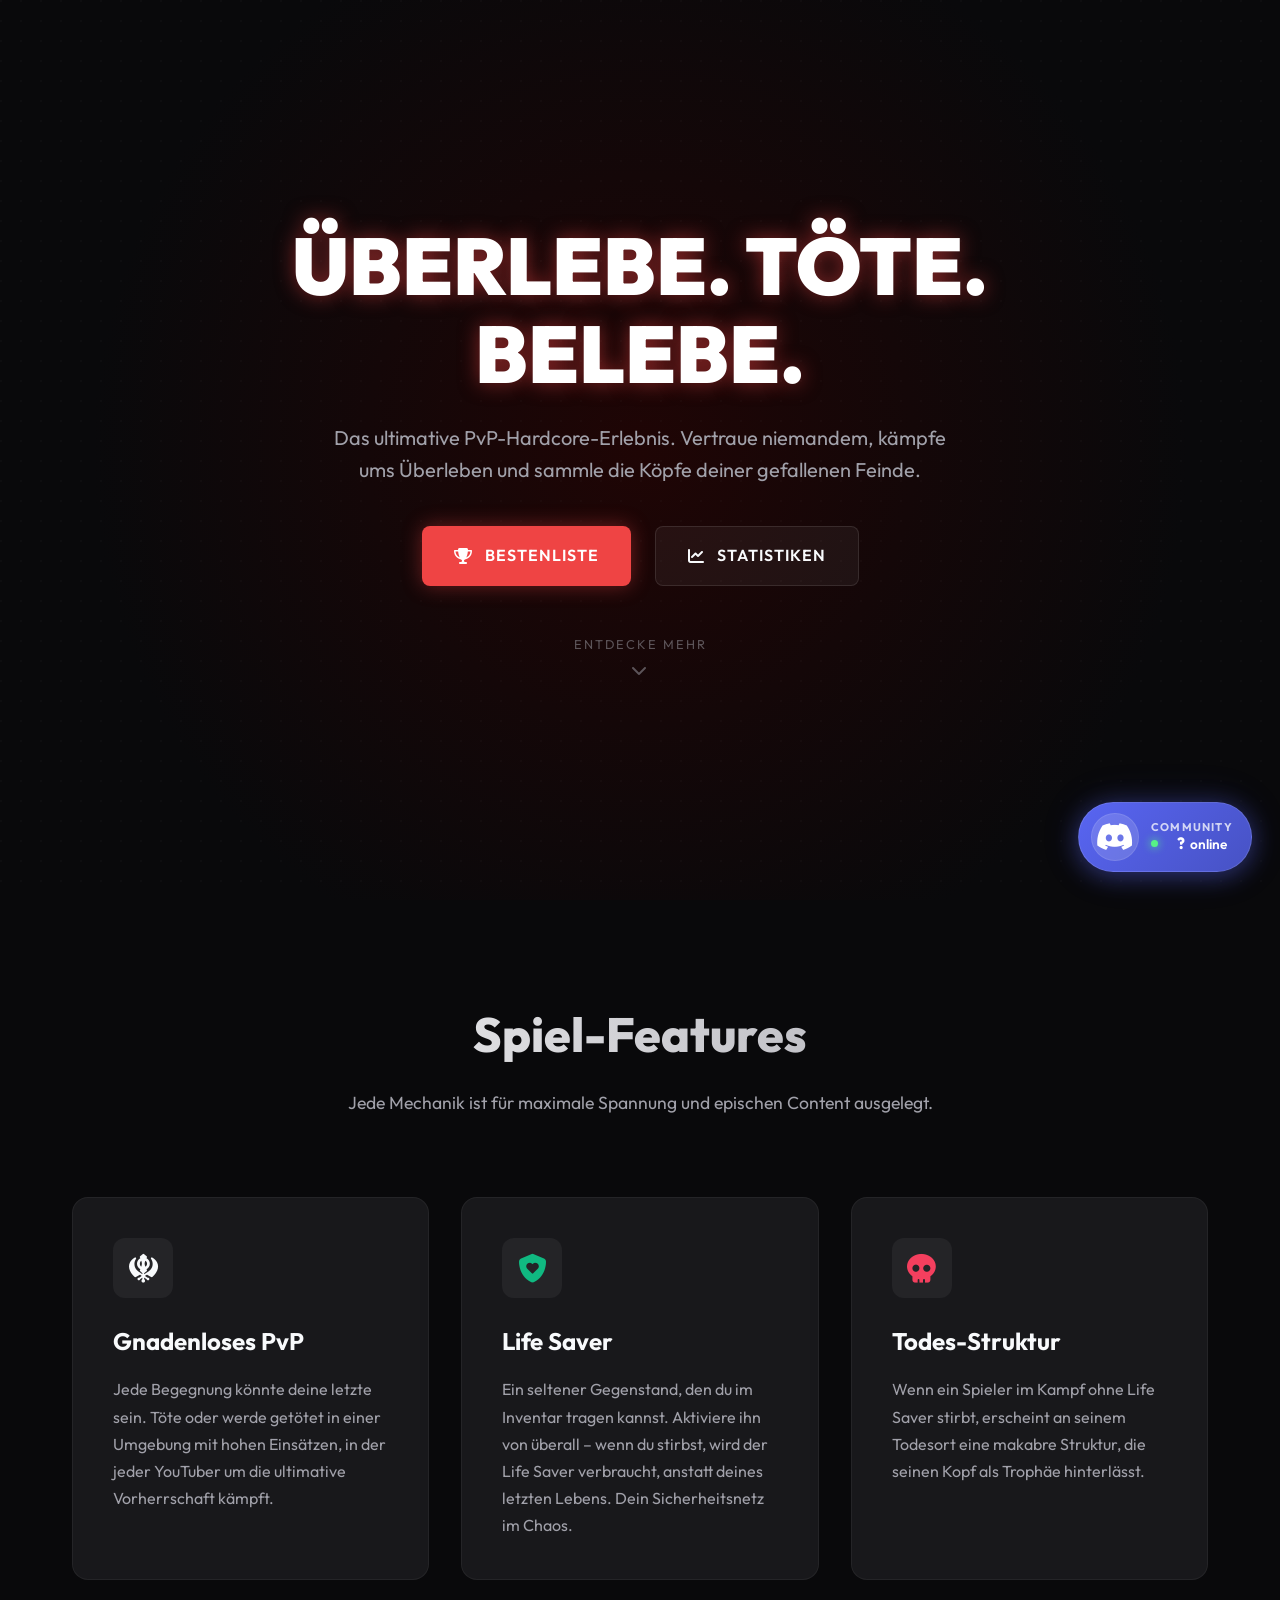
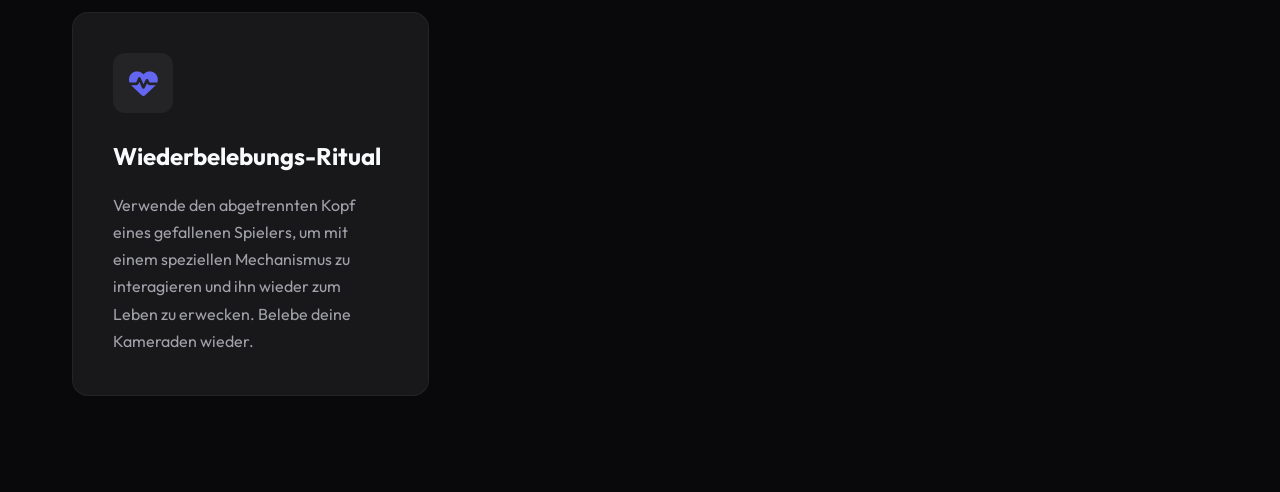
==== web/index.html @ c2de851c "init" ====
<!DOCTYPE html>
<html lang="de">
<head>
    <meta charset="UTF-8">
    <meta name="viewport" content="width=device-width, initial-scale=1.0">
    <title>HardRevival</title>
    <link rel="stylesheet" href="https://cdnjs.cloudflare.com/ajax/libs/font-awesome/6.4.0/css/all.min.css" integrity="sha512-iecdLmaskl7CVkqkXNQ/ZH/XLlvWZOJyj7Yy7tcenmpD1ypASozpmT/E0iPtmFIB46ZmdtAc9eNBvH0H/ZpiBw==" crossorigin="anonymous" referrerpolicy="no-referrer" />
    <link href="https://fonts.googleapis.com/css2?family=Outfit:wght@300;400;600;800;900&display=swap" rel="stylesheet">
    <link rel="stylesheet" href="index.css">
    <link rel="stylesheet" href="/src/menue/index.css">
    <link rel="stylesheet" href="/src/footer/index.css">
</head>
<body>
    <div id="navbar-container"></div>

    <header class="hero">
        <div class="hero-overlay"></div>
        <div class="hero-content">

            <h1 class="glitch" data-text="ÜBERLEBE. TÖTE. BELEBE.">ÜBERLEBE. TÖTE. BELEBE.</h1>
            <p class="hero-subtitle">Das ultimative PvP-Hardcore-Erlebnis. Vertraue niemandem, kämpfe ums Überleben und sammle die Köpfe deiner gefallenen Feinde.</p>
            
            <div class="hero-actions">
                <a href="leaderboard/" class="btn btn-primary"><i class="fa-solid fa-trophy"></i>Bestenliste</a>
                <a href="statistics/" class="btn btn-secondary"><i class="fa-solid fa-chart-line"></i>Statistiken</a>
                
            </div>

            <div class="hero-scroll-hint">
                <span>Entdecke mehr</span>
                <i class="fa-solid fa-chevron-down"></i>
            </div>
        </div>
    </header>

    <section class="features" id="features">
        <div class="section-title">
            <h2>Spiel-Features</h2>
            <p>Jede Mechanik ist für maximale Spannung und epischen Content ausgelegt.</p>
        </div>
        
        <div class="feature-grid">
            <div class="feature-card">
                <div class="feature-icon"><i class="fa-solid fa-khanda"></i></div>
                <h3>Gnadenloses PvP</h3>
                <p>Jede Begegnung könnte deine letzte sein. Töte oder werde getötet in einer Umgebung mit hohen Einsätzen, in der jeder YouTuber um die ultimative Vorherrschaft kämpft.</p>
            </div>
            
            <div class="feature-card">
                <div class="feature-icon"><i class="fa-solid fa-shield-heart" style="color: #10b981;"></i></div>
                <h3>Life Saver</h3>
                <p>Ein seltener Gegenstand, den du im Inventar tragen kannst. Aktiviere ihn von überall – wenn du stirbst, wird der Life Saver verbraucht, anstatt deines letzten Lebens. Dein Sicherheitsnetz im Chaos.</p>
            </div>
            
            <div class="feature-card">
                <div class="feature-icon"><i class="fa-solid fa-skull" style="color: #f43f5e;"></i></div>
                <h3>Todes-Struktur</h3>
                <p>Wenn ein Spieler im Kampf ohne Life Saver stirbt, erscheint an seinem Todesort eine makabre Struktur, die seinen Kopf als Trophäe hinterlässt.</p>
            </div>

            <div class="feature-card">
                <div class="feature-icon"><i class="fa-solid fa-heart-pulse" style="color: #6366f1;"></i></div>
                <h3>Wiederbelebungs-Ritual</h3>
                <p>Verwende den abgetrennten Kopf eines gefallenen Spielers, um mit einem speziellen Mechanismus zu interagieren und ihn wieder zum Leben zu erwecken. Belebe deine Kameraden wieder.</p>
            </div>
        </div>
    </section>

    <a href="/discord/" target="_blank" class="discord-float" id="discordFloat">
        <div class="discord-float-icon">
            <i class="fa-brands fa-discord"></i>
        </div>
        <div class="discord-float-info">
            <span class="discord-float-label">Community</span>
            <span class="discord-float-status">
                <span class="status-dot pulse"></span>
                <span class="online-number" id="onlineCountFloat">0</span>
                <span>online</span>
            </span>
        </div>
    </a>

    <script src="/src/menue/index.js"></script>
    <script src="/src/footer/index.js"></script>
    <script src="index.js"></script>
</body>
</html>
---- web/index.css ----
:root {
    --bg-dark: #09090b;
    --bg-card: #18181b;
    --bg-elevated: #27272a;
    --text-primary: #f8fafc;
    --text-secondary: #a1a1aa;
    --accent-red: #ef4444;
    --accent-red-hover: #dc2626;
    --glow-red: rgba(239, 68, 68, 0.5);
    
    --discord-bg: #5865F2;
    --discord-hover: #4752c4;
    --discord-glow: rgba(88, 101, 242, 0.5);
    --discord-green: #57F287;
    
    --font-outfit: 'Outfit', sans-serif;
}

* {
    margin: 0;
    padding: 0;
    box-sizing: border-box;
}

body {
    font-family: var(--font-outfit);
    background-color: var(--bg-dark);
    color: var(--text-primary);
    line-height: 1.6;
    overflow-x: hidden;
}

::-webkit-scrollbar {
    width: 8px;
}
::-webkit-scrollbar-track {
    background: var(--bg-dark);
}
::-webkit-scrollbar-thumb {
    background: var(--bg-elevated);
    border-radius: 4px;
}

.hero {
    position: relative;
    min-height: 100vh;
    display: flex;
    align-items: center;
    justify-content: center;
    text-align: center;
    background: radial-gradient(circle at center, #1f0505 0%, #09090b 70%);
    overflow: hidden;
}

.hero-overlay {
    position: absolute;
    top: 0;
    left: 0;
    width: 100%;
    height: 100%;
    background: url('data:image/svg+xml;utf8,<svg width="20" height="20" xmlns="http://www.w3.org/2000/svg"><circle cx="1" cy="1" r="1" fill="rgba(255,255,255,0.05)"/></svg>');
    opacity: 0.5;
}

.hero-content {
    position: relative;
    z-index: 10;
    max-width: 800px;
    padding: 0 2rem;
    animation: slideUp 1s ease-out forwards;
}

.glitch {
    font-size: 5rem;
    font-weight: 900;
    text-transform: uppercase;
    position: relative;
    color: white;
    text-shadow: 0 0 20px rgba(239, 68, 68, 0.5);
    margin-bottom: 1.5rem;
    line-height: 1.1;
}

.hero-subtitle {
    font-size: 1.25rem;
    color: var(--text-secondary);
    margin-bottom: 2.5rem;
    font-weight: 400;
    max-width: 650px;
    margin-left: auto;
    margin-right: auto;
}

.hero-actions {
    display: flex;
    gap: 1.5rem;
    justify-content: center;
    flex-wrap: wrap;
}

.btn {
    display: inline-flex;
    align-items: center;
    gap: 0.75rem;
    padding: 1rem 2rem;
    border-radius: 8px;
    font-weight: 600;
    font-size: 1rem;
    text-decoration: none;
    text-transform: uppercase;
    letter-spacing: 1px;
    transition: all 0.3s ease;
}

.btn-primary {
    background: var(--accent-red);
    color: white;
    box-shadow: 0 0 20px rgba(239, 68, 68, 0.4);
}

.btn-primary:hover {
    background: var(--accent-red-hover);
    transform: translateY(-2px);
    box-shadow: 0 10px 25px rgba(239, 68, 68, 0.6);
}

.btn-secondary {
    background: rgba(255, 255, 255, 0.05);
    color: var(--text-primary);
    border: 1px solid rgba(255, 255, 255, 0.1);
}

.btn-secondary:hover {
    background: rgba(255, 255, 255, 0.1);
    transform: translateY(-2px);
}

.btn-patreon {
    background: #FF424D;
    color: white;
    box-shadow: 0 0 20px rgba(255, 66, 77, 0.4);
}

.btn-patreon:hover {
    background: #E63945;
    transform: translateY(-2px);
    box-shadow: 0 10px 25px rgba(255, 66, 77, 0.6);
}

.hero-scroll-hint {
    margin-top: 3rem;
    display: flex;
    flex-direction: column;
    align-items: center;
    gap: 0.5rem;
    color: var(--text-secondary);
    font-size: 0.8rem;
    text-transform: uppercase;
    letter-spacing: 2px;
    opacity: 0.5;
    animation: float-up 2s ease-in-out infinite;
}

.hero-scroll-hint i {
    font-size: 1rem;
}

@keyframes float-up {
    0%, 100% { transform: translateY(0); opacity: 0.5; }
    50% { transform: translateY(8px); opacity: 0.8; }
}

.discord-float {
    position: fixed;
    bottom: 28px;
    right: 28px;
    z-index: 999;
    display: flex;
    align-items: center;
    gap: 12px;
    background: linear-gradient(135deg, #5865F2, #4752c4);
    padding: 10px 18px 10px 12px;
    border-radius: 50px;
    text-decoration: none;
    color: white;
    box-shadow: 0 4px 24px rgba(88, 101, 242, 0.4), 0 0 40px rgba(88, 101, 242, 0.15);
    border: 1px solid rgba(255,255,255,0.12);
    transition: all 0.3s cubic-bezier(0.4, 0, 0.2, 1);
    cursor: pointer;
    backdrop-filter: blur(8px);
}

.discord-float:hover {
    transform: translateY(-4px) scale(1.03);
    box-shadow: 0 8px 40px rgba(88, 101, 242, 0.6), 0 0 60px rgba(88, 101, 242, 0.25);
}

.discord-float:active {
    transform: scale(0.95);
}

.discord-float-icon {
    width: 48px;
    height: 48px;
    background: rgba(255,255,255,0.15);
    border-radius: 50%;
    display: flex;
    align-items: center;
    justify-content: center;
    font-size: 1.9rem;
    flex-shrink: 0;
    border: 1px solid rgba(255,255,255,0.1);
    transition: transform 0.3s ease;
}

.discord-float:hover .discord-float-icon {
    transform: rotate(-8deg) scale(1.08);
}

.discord-float-info {
    display: flex;
    flex-direction: column;
    line-height: 1.2;
}

.discord-float-label {
    font-size: 0.7rem;
    font-weight: 700;
    text-transform: uppercase;
    letter-spacing: 1.2px;
    opacity: 0.75;
}

.discord-float-status {
    display: flex;
    align-items: center;
    gap: 5px;
    font-size: 0.85rem;
    font-weight: 600;
}

.discord-float-status .status-dot {
    width: 7px;
    height: 7px;
    background: var(--discord-green);
    border-radius: 50%;
    flex-shrink: 0;
    box-shadow: 0 0 8px var(--discord-green);
}

.status-dot.pulse {
    animation: pulse-dot 2s ease-in-out infinite;
}

@keyframes pulse-dot {
    0%, 100% { box-shadow: 0 0 8px var(--discord-green); }
    50% { box-shadow: 0 0 16px var(--discord-green), 0 0 30px var(--discord-green); }
}

.discord-float-status .online-number {
    font-size: 1rem;
    font-weight: 800;
    min-width: 2ch;
    text-align: right;
    font-variant-numeric: tabular-nums;
}

.discord-float {
    animation: float-in 0.8s cubic-bezier(0.34, 1.56, 0.64, 1) 0.5s both;
}

@keyframes float-in {
    from { opacity: 0; transform: translateY(40px) scale(0.8); }
    to { opacity: 1; transform: translateY(0) scale(1); }
}

.features {
    padding: 6rem 2rem;
    max-width: 1200px;
    margin: 0 auto;
}

.section-title {
    text-align: center;
    margin-bottom: 5rem;
}

.section-title h2 {
    font-size: 3rem;
    font-weight: 800;
    margin-bottom: 1rem;
    background: linear-gradient(to right, #fff, #a1a1aa);
    -webkit-background-clip: text;
    -webkit-text-fill-color: transparent;
}

.section-title p {
    color: var(--text-secondary);
    font-size: 1.1rem;
}

.feature-grid {
    display: grid;
    grid-template-columns: repeat(auto-fit, minmax(280px, 1fr));
    gap: 2rem;
}

.feature-card {
    background: var(--bg-card);
    border: 1px solid rgba(255, 255, 255, 0.05);
    border-radius: 16px;
    padding: 2.5rem;
    transition: all 0.4s cubic-bezier(0.4, 0, 0.2, 1);
    position: relative;
    overflow: hidden;
}

.feature-card::before {
    content: '';
    position: absolute;
    top: 0; left: 0; width: 100%; height: 100%;
    background: radial-gradient(circle at top right, rgba(239, 68, 68, 0.1), transparent 70%);
    opacity: 0;
    transition: opacity 0.4s ease;
}

.feature-card:hover {
    transform: translateY(-10px);
    border-color: rgba(239, 68, 68, 0.3);
    box-shadow: 0 20px 40px rgba(0, 0, 0, 0.5);
}

.feature-card:hover::before {
    opacity: 1;
}

.feature-icon {
    width: 60px;
    height: 60px;
    background: rgba(255, 255, 255, 0.05);
    border-radius: 12px;
    display: flex;
    align-items: center;
    justify-content: center;
    font-size: 1.8rem;
    color: var(--text-primary);
    margin-bottom: 1.5rem;
    position: relative;
    z-index: 1;
}

.feature-card h3 {
    font-size: 1.5rem;
    font-weight: 700;
    margin-bottom: 1rem;
    position: relative;
    z-index: 1;
}

.feature-card p {
    color: var(--text-secondary);
    position: relative;
    z-index: 1;
    line-height: 1.7;
}

@keyframes slideUp {
    from { opacity: 0; transform: translateY(30px); }
    to { opacity: 1; transform: translateY(0); }
}

@media (max-width: 768px) {
    .glitch { font-size: 3rem; }
    .hero-actions { flex-direction: column; align-items: center; }
    
    .features {
        padding: 3rem 1.2rem;
    }
    .section-title h2 {
        font-size: 2rem;
    }
    .section-title {
        margin-bottom: 3rem;
    }

    .discord-float {
        bottom: 16px;
        right: 16px;
        padding: 8px 14px 8px 10px;
        gap: 10px;
    }
    .discord-float-icon {
        width: 40px;
        height: 40px;
        font-size: 1.5rem;
    }
    .discord-float-label {
        font-size: 0.6rem;
    }
    .discord-float-status {
        font-size: 0.75rem;
    }
    .discord-float-status .online-number {
        font-size: 0.85rem;
    }
}

@media (max-width: 480px) {
    .glitch {
        font-size: 2.2rem;
    }
    .hero-subtitle {
        font-size: 1rem;
    }
    .btn {
        font-size: 0.85rem;
        padding: 0.8rem 1.5rem;
    }
    .hero-content {
        padding: 0 1.2rem;
    }
    .feature-grid {
        grid-template-columns: 1fr;
    }
    .feature-card {
        padding: 1.8rem;
    }
}
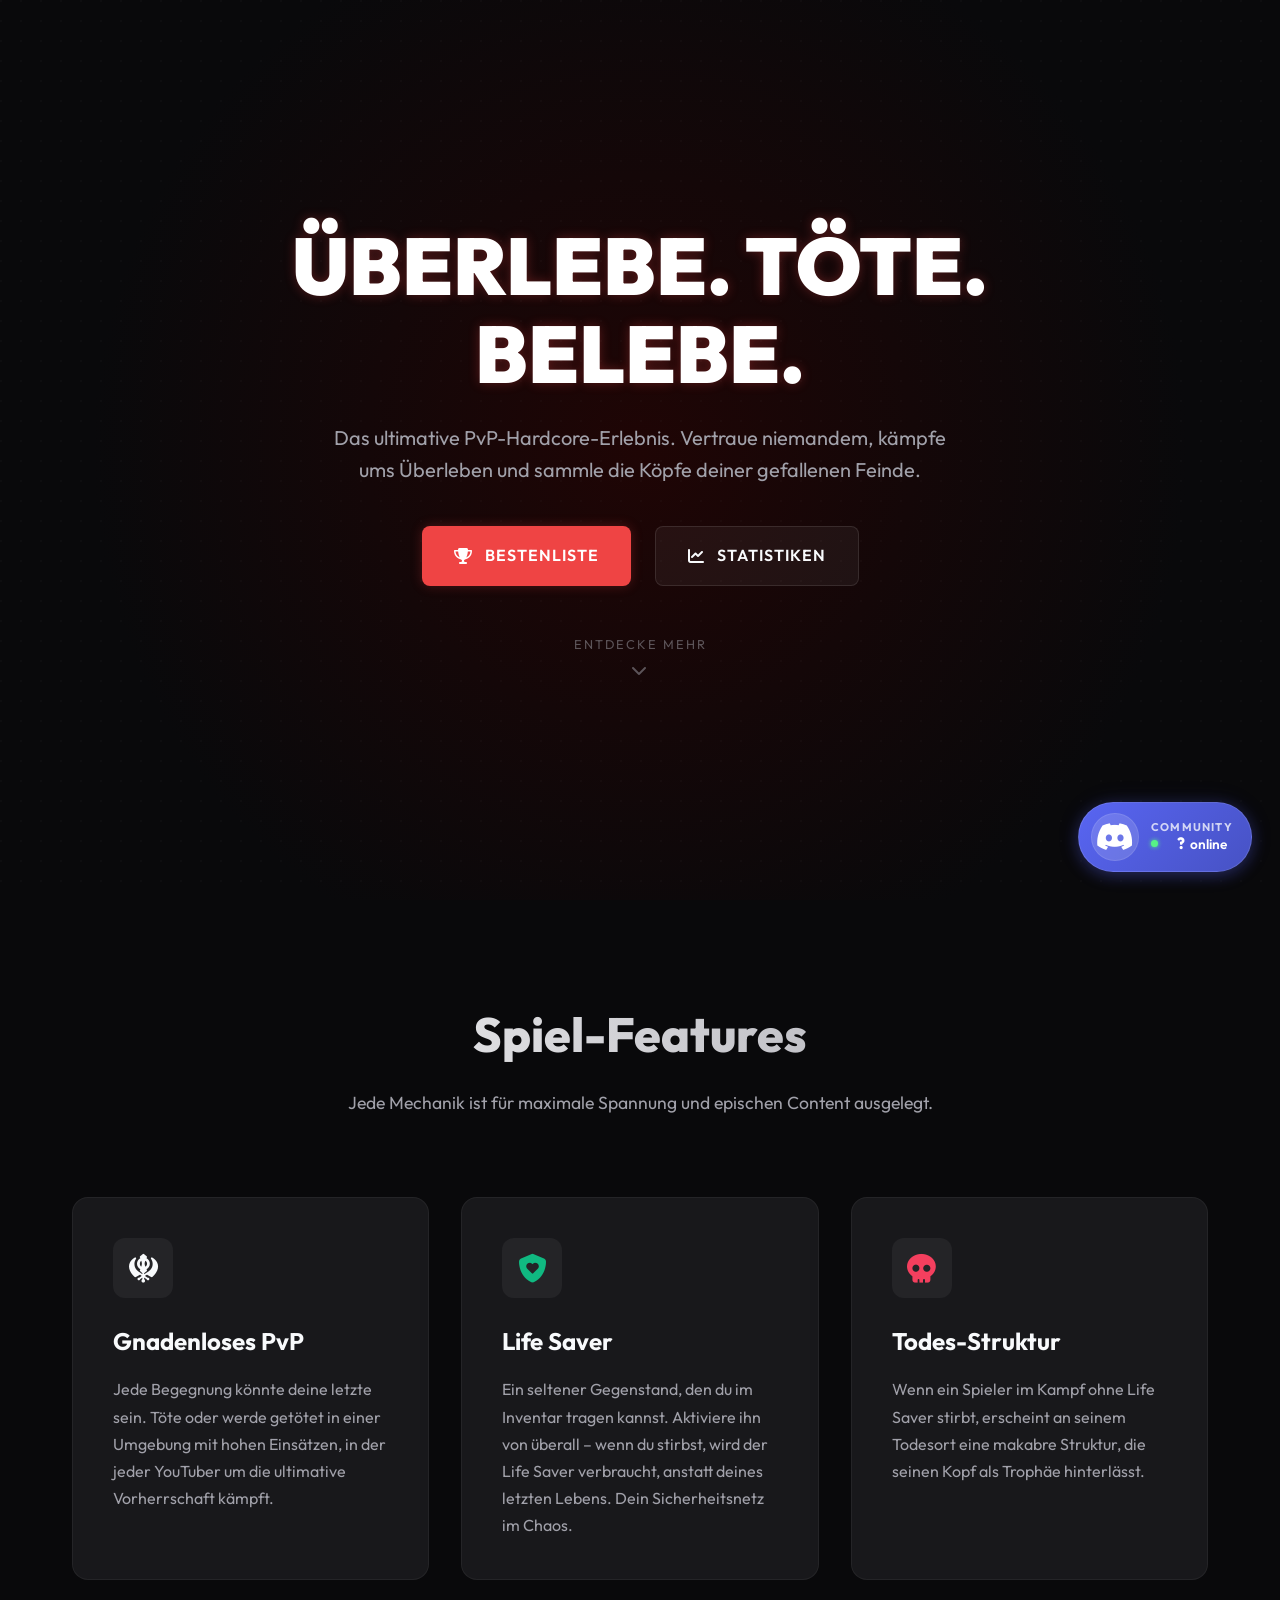
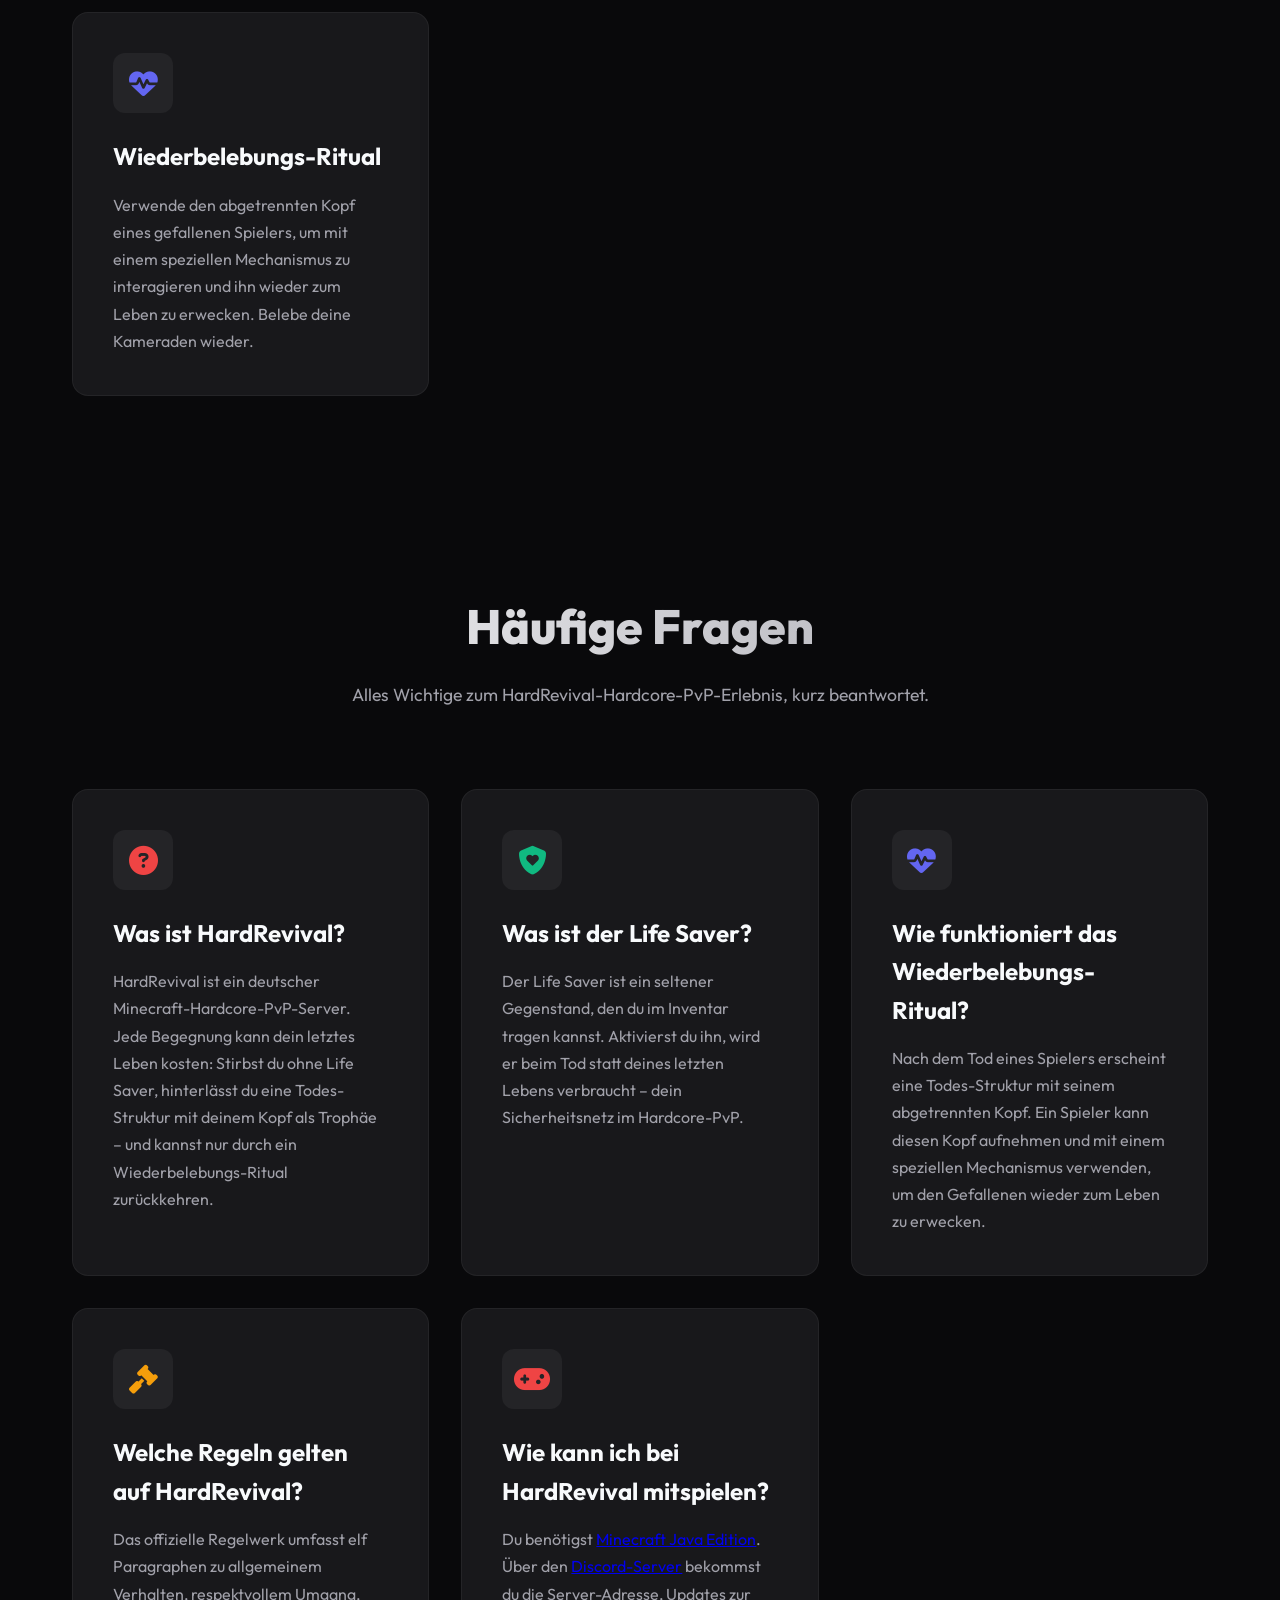
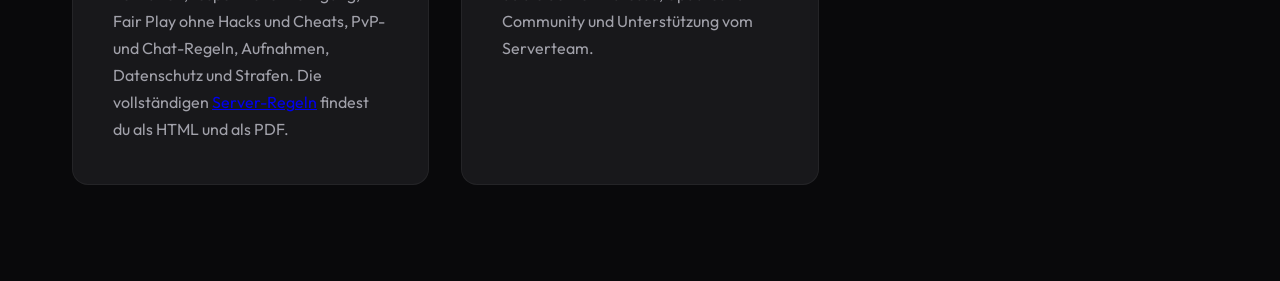
==== commit 75c5fee2: "Refactor code structure for improved readability and maintainability" ====
--- a/web/index.html
+++ b/web/index.html
@@ -3,12 +3,106 @@
 <head>
     <meta charset="UTF-8">
     <meta name="viewport" content="width=device-width, initial-scale=1.0">
-    <title>HardRevival</title>
+    <title>HardRevival – Deutscher Minecraft Hardcore PvP Server</title>
+    <meta name="description" content="HardRevival ist ein deutscher Minecraft-Hardcore-PvP-Server mit permadeath, Life Saver, Todes-Strukturen, Kopf-Trophäen und Wiederbelebungs-Ritual. ÜBERLEBE. TÖTE. BELEBE.">
+    <link rel="canonical" href="https://hardrevival.net" />
+    <meta name="robots" content="index, follow" />
+    <meta property="og:title" content="HardRevival – Deutscher Minecraft Hardcore PvP Server" />
+    <meta property="og:description" content="Hardcore-PvP mit permadeath: Der Life Saver rettet dein letztes Leben, deine Todes-Struktur hinterlässt deinen Kopf als Trophäe – bis dich ein Teammitglied wiederbelebt." />
+    <meta property="og:type" content="website" />
+    <meta property="og:url" content="https://hardrevival.net" />
+    <meta property="og:image" content="https://hardrevival.net/images/og/hardrevival.webp" />
+    <meta property="og:image:width" content="1200" />
+    <meta property="og:image:height" content="630" />
+    <meta property="og:locale" content="de_DE" />
+    <meta property="og:site_name" content="HardRevival" />
+    <meta name="twitter:card" content="summary_large_image" />
+    <meta name="twitter:title" content="HardRevival – Deutscher Minecraft Hardcore PvP Server" />
+    <meta name="twitter:description" content="Hardcore-PvP mit permadeath, Life Saver, Todes-Strukturen und Wiederbelebungs-Ritual. ÜBERLEBE. TÖTE. BELEBE." />
+    <meta name="twitter:image" content="https://hardrevival.net/images/og/hardrevival.webp" />
+    <link rel="preconnect" href="https://cdnjs.cloudflare.com" crossorigin />
+    <link rel="preconnect" href="https://fonts.googleapis.com" />
+    <link rel="preconnect" href="https://fonts.gstatic.com" crossorigin />
+    <link rel="dns-prefetch" href="https://api.hardrevival.net" />
     <link rel="stylesheet" href="https://cdnjs.cloudflare.com/ajax/libs/font-awesome/6.4.0/css/all.min.css" integrity="sha512-iecdLmaskl7CVkqkXNQ/ZH/XLlvWZOJyj7Yy7tcenmpD1ypASozpmT/E0iPtmFIB46ZmdtAc9eNBvH0H/ZpiBw==" crossorigin="anonymous" referrerpolicy="no-referrer" />
     <link href="https://fonts.googleapis.com/css2?family=Outfit:wght@300;400;600;800;900&display=swap" rel="stylesheet">
     <link rel="stylesheet" href="index.css">
     <link rel="stylesheet" href="/src/menue/index.css">
     <link rel="stylesheet" href="/src/footer/index.css">
+    <script type="application/ld+json">
+    {
+      "@context": "https://schema.org",
+      "@graph": [
+        {
+          "@type": "Organization",
+          "@id": "https://hardrevival.net/#organization",
+          "name": "HardRevival",
+          "url": "https://hardrevival.net",
+          "description": "Deutscher Minecraft-Hardcore-PvP-Server mit Life Saver, Todes-Strukturen, Kopf-Trophäen und Wiederbelebungs-Ritual.",
+          "email": "neofoxi@hardrevival.net",
+          "sameAs": [
+            "https://discord.gg/6kzaxms5j",
+            "https://neofoxi.net/github",
+            "https://neofoxi.net/patreon"
+          ]
+        },
+        {
+          "@type": "WebSite",
+          "@id": "https://hardrevival.net/#website",
+          "url": "https://hardrevival.net",
+          "name": "HardRevival",
+          "inLanguage": "de",
+          "publisher": { "@id": "https://hardrevival.net/#organization" },
+          "dateModified": "2026-10-09"
+        },
+        {
+          "@type": "FAQPage",
+          "mainEntity": [
+            {
+              "@type": "Question",
+              "name": "Was ist HardRevival?",
+              "acceptedAnswer": {
+                "@type": "Answer",
+                "text": "HardRevival ist ein deutscher Minecraft-Hardcore-PvP-Server. Jede Begegnung kann dein letztes Leben kosten: Stirbst du ohne Life Saver, hinterlässt du eine Todes-Struktur mit deinem Kopf als Trophäe – und kannst nur durch ein Wiederbelebungs-Ritual zurückkehren."
+              }
+            },
+            {
+              "@type": "Question",
+              "name": "Was ist der Life Saver?",
+              "acceptedAnswer": {
+                "@type": "Answer",
+                "text": "Der Life Saver ist ein seltener Gegenstand, den du im Inventar tragen kannst. Aktivierst du ihn, wird er beim Tod statt deines letzten Lebens verbraucht – dein Sicherheitsnetz im Hardcore-PvP."
+              }
+            },
+            {
+              "@type": "Question",
+              "name": "Wie funktioniert das Wiederbelebungs-Ritual?",
+              "acceptedAnswer": {
+                "@type": "Answer",
+                "text": "Nach dem Tod eines Spielers erscheint eine Todes-Struktur mit seinem abgetrennten Kopf. Ein Spieler kann diesen Kopf aufnehmen und mit einem speziellen Mechanismus verwenden, um den Gefallenen wieder zum Leben zu erwecken."
+              }
+            },
+            {
+              "@type": "Question",
+              "name": "Welche Regeln gelten auf HardRevival?",
+              "acceptedAnswer": {
+                "@type": "Answer",
+                "text": "Das offizielle Regelwerk umfasst elf Paragraphen zu allgemeinem Verhalten, respektvollem Umgang, Fair Play ohne Hacks und Cheats, PvP- und Chat-Regeln, Aufnahmen, Datenschutz und Strafen. Die vollständigen Regeln findest du unter hardrevival.net/rules – als HTML und als PDF."
+              }
+            },
+            {
+              "@type": "Question",
+              "name": "Wie kann ich bei HardRevival mitspielen?",
+              "acceptedAnswer": {
+                "@type": "Answer",
+                "text": "Du benötigst Minecraft Java Edition (minecraft.net). Über den Discord-Server auf hardrevival.net/discord bekommst du die Server-Adresse, Updates zur Community und Unterstützung vom Serverteam."
+              }
+            }
+          ]
+        }
+      ]
+    }
+    </script>
 </head>
 <body>
     <div id="navbar-container"></div>
@@ -66,6 +160,45 @@
         </div>
     </section>
 
+    <section class="features" id="faq">
+        <div class="section-title">
+            <h2>Häufige Fragen</h2>
+            <p>Alles Wichtige zum HardRevival-Hardcore-PvP-Erlebnis, kurz beantwortet.</p>
+        </div>
+
+        <div class="feature-grid">
+            <div class="feature-card">
+                <div class="feature-icon"><i class="fa-solid fa-circle-question" style="color: #ef4444;"></i></div>
+                <h3>Was ist HardRevival?</h3>
+                <p>HardRevival ist ein deutscher Minecraft-Hardcore-PvP-Server. Jede Begegnung kann dein letztes Leben kosten: Stirbst du ohne Life Saver, hinterlässt du eine Todes-Struktur mit deinem Kopf als Trophäe – und kannst nur durch ein Wiederbelebungs-Ritual zurückkehren.</p>
+            </div>
+
+            <div class="feature-card">
+                <div class="feature-icon"><i class="fa-solid fa-shield-heart" style="color: #10b981;"></i></div>
+                <h3>Was ist der Life Saver?</h3>
+                <p>Der Life Saver ist ein seltener Gegenstand, den du im Inventar tragen kannst. Aktivierst du ihn, wird er beim Tod statt deines letzten Lebens verbraucht – dein Sicherheitsnetz im Hardcore-PvP.</p>
+            </div>
+
+            <div class="feature-card">
+                <div class="feature-icon"><i class="fa-solid fa-heart-pulse" style="color: #6366f1;"></i></div>
+                <h3>Wie funktioniert das Wiederbelebungs-Ritual?</h3>
+                <p>Nach dem Tod eines Spielers erscheint eine Todes-Struktur mit seinem abgetrennten Kopf. Ein Spieler kann diesen Kopf aufnehmen und mit einem speziellen Mechanismus verwenden, um den Gefallenen wieder zum Leben zu erwecken.</p>
+            </div>
+
+            <div class="feature-card">
+                <div class="feature-icon"><i class="fa-solid fa-gavel" style="color: #f59e0b;"></i></div>
+                <h3>Welche Regeln gelten auf HardRevival?</h3>
+                <p>Das offizielle Regelwerk umfasst elf Paragraphen zu allgemeinem Verhalten, respektvollem Umgang, Fair Play ohne Hacks und Cheats, PvP- und Chat-Regeln, Aufnahmen, Datenschutz und Strafen. Die vollständigen <a href="/rules/">Server-Regeln</a> findest du als HTML und als PDF.</p>
+            </div>
+
+            <div class="feature-card">
+                <div class="feature-icon"><i class="fa-solid fa-gamepad" style="color: #ef4444;"></i></div>
+                <h3>Wie kann ich bei HardRevival mitspielen?</h3>
+                <p>Du benötigst <a href="https://www.minecraft.net" target="_blank" rel="noopener">Minecraft Java Edition</a>. Über den <a href="/discord/">Discord-Server</a> bekommst du die Server-Adresse, Updates zur Community und Unterstützung vom Serverteam.</p>
+            </div>
+        </div>
+    </section>
+
     <a href="/discord/" target="_blank" class="discord-float" id="discordFloat">
         <div class="discord-float-icon">
             <i class="fa-brands fa-discord"></i>
--- a/web/index.css
+++ b/web/index.css
@@ -76,7 +76,7 @@
     text-transform: uppercase;
     position: relative;
     color: white;
-    text-shadow: 0 0 20px rgba(239, 68, 68, 0.5);
+    text-shadow: 0 0 12px rgba(239, 68, 68, 0.3);
     margin-bottom: 1.5rem;
     line-height: 1.1;
 }
@@ -115,13 +115,13 @@
 .btn-primary {
     background: var(--accent-red);
     color: white;
-    box-shadow: 0 0 20px rgba(239, 68, 68, 0.4);
+    box-shadow: 0 0 12px rgba(239, 68, 68, 0.25);
 }
 
 .btn-primary:hover {
     background: var(--accent-red-hover);
-    transform: translateY(-2px);
-    box-shadow: 0 10px 25px rgba(239, 68, 68, 0.6);
+    transform: translateY(-1px);
+    box-shadow: 0 6px 16px rgba(239, 68, 68, 0.4);
 }
 
 .btn-secondary {
@@ -132,19 +132,19 @@
 
 .btn-secondary:hover {
     background: rgba(255, 255, 255, 0.1);
-    transform: translateY(-2px);
+    transform: translateY(-1px);
 }
 
 .btn-patreon {
     background: #FF424D;
     color: white;
-    box-shadow: 0 0 20px rgba(255, 66, 77, 0.4);
+    box-shadow: 0 0 12px rgba(255, 66, 77, 0.25);
 }
 
 .btn-patreon:hover {
     background: #E63945;
-    transform: translateY(-2px);
-    box-shadow: 0 10px 25px rgba(255, 66, 77, 0.6);
+    transform: translateY(-1px);
+    box-shadow: 0 6px 16px rgba(255, 66, 77, 0.4);
 }
 
 .hero-scroll-hint {
@@ -158,16 +158,10 @@
     text-transform: uppercase;
     letter-spacing: 2px;
     opacity: 0.5;
-    animation: float-up 2s ease-in-out infinite;
 }
 
 .hero-scroll-hint i {
     font-size: 1rem;
-}
-
-@keyframes float-up {
-    0%, 100% { transform: translateY(0); opacity: 0.5; }
-    50% { transform: translateY(8px); opacity: 0.8; }
 }
 
 .discord-float {
@@ -183,20 +177,20 @@
     border-radius: 50px;
     text-decoration: none;
     color: white;
-    box-shadow: 0 4px 24px rgba(88, 101, 242, 0.4), 0 0 40px rgba(88, 101, 242, 0.15);
+    box-shadow: 0 4px 16px rgba(88, 101, 242, 0.3), 0 0 24px rgba(88, 101, 242, 0.1);
     border: 1px solid rgba(255,255,255,0.12);
     transition: all 0.3s cubic-bezier(0.4, 0, 0.2, 1);
     cursor: pointer;
-    backdrop-filter: blur(8px);
+    backdrop-filter: blur(4px);
 }
 
 .discord-float:hover {
-    transform: translateY(-4px) scale(1.03);
-    box-shadow: 0 8px 40px rgba(88, 101, 242, 0.6), 0 0 60px rgba(88, 101, 242, 0.25);
+    transform: translateY(-1px) scale(1.01);
+    box-shadow: 0 6px 24px rgba(88, 101, 242, 0.4), 0 0 36px rgba(88, 101, 242, 0.18);
 }
 
 .discord-float:active {
-    transform: scale(0.95);
+    transform: scale(0.98);
 }
 
 .discord-float-icon {
@@ -214,7 +208,7 @@
 }
 
 .discord-float:hover .discord-float-icon {
-    transform: rotate(-8deg) scale(1.08);
+    transform: rotate(-4deg) scale(1.03);
 }
 
 .discord-float-info {
@@ -245,16 +239,7 @@
     background: var(--discord-green);
     border-radius: 50%;
     flex-shrink: 0;
-    box-shadow: 0 0 8px var(--discord-green);
-}
-
-.status-dot.pulse {
-    animation: pulse-dot 2s ease-in-out infinite;
-}
-
-@keyframes pulse-dot {
-    0%, 100% { box-shadow: 0 0 8px var(--discord-green); }
-    50% { box-shadow: 0 0 16px var(--discord-green), 0 0 30px var(--discord-green); }
+    box-shadow: 0 0 4px var(--discord-green);
 }
 
 .discord-float-status .online-number {
@@ -270,7 +255,7 @@
 }
 
 @keyframes float-in {
-    from { opacity: 0; transform: translateY(40px) scale(0.8); }
+    from { opacity: 0; transform: translateY(20px) scale(0.9); }
     to { opacity: 1; transform: translateY(0) scale(1); }
 }
 
@@ -315,23 +300,10 @@
     overflow: hidden;
 }
 
-.feature-card::before {
-    content: '';
-    position: absolute;
-    top: 0; left: 0; width: 100%; height: 100%;
-    background: radial-gradient(circle at top right, rgba(239, 68, 68, 0.1), transparent 70%);
-    opacity: 0;
-    transition: opacity 0.4s ease;
-}
-
 .feature-card:hover {
-    transform: translateY(-10px);
-    border-color: rgba(239, 68, 68, 0.3);
-    box-shadow: 0 20px 40px rgba(0, 0, 0, 0.5);
-}
-
-.feature-card:hover::before {
-    opacity: 1;
+    transform: translateY(-4px);
+    border-color: rgba(239, 68, 68, 0.2);
+    box-shadow: 0 10px 22px rgba(0, 0, 0, 0.35);
 }
 
 .feature-icon {
@@ -365,7 +337,7 @@
 }
 
 @keyframes slideUp {
-    from { opacity: 0; transform: translateY(30px); }
+    from { opacity: 0; transform: translateY(16px); }
     to { opacity: 1; transform: translateY(0); }
 }
 
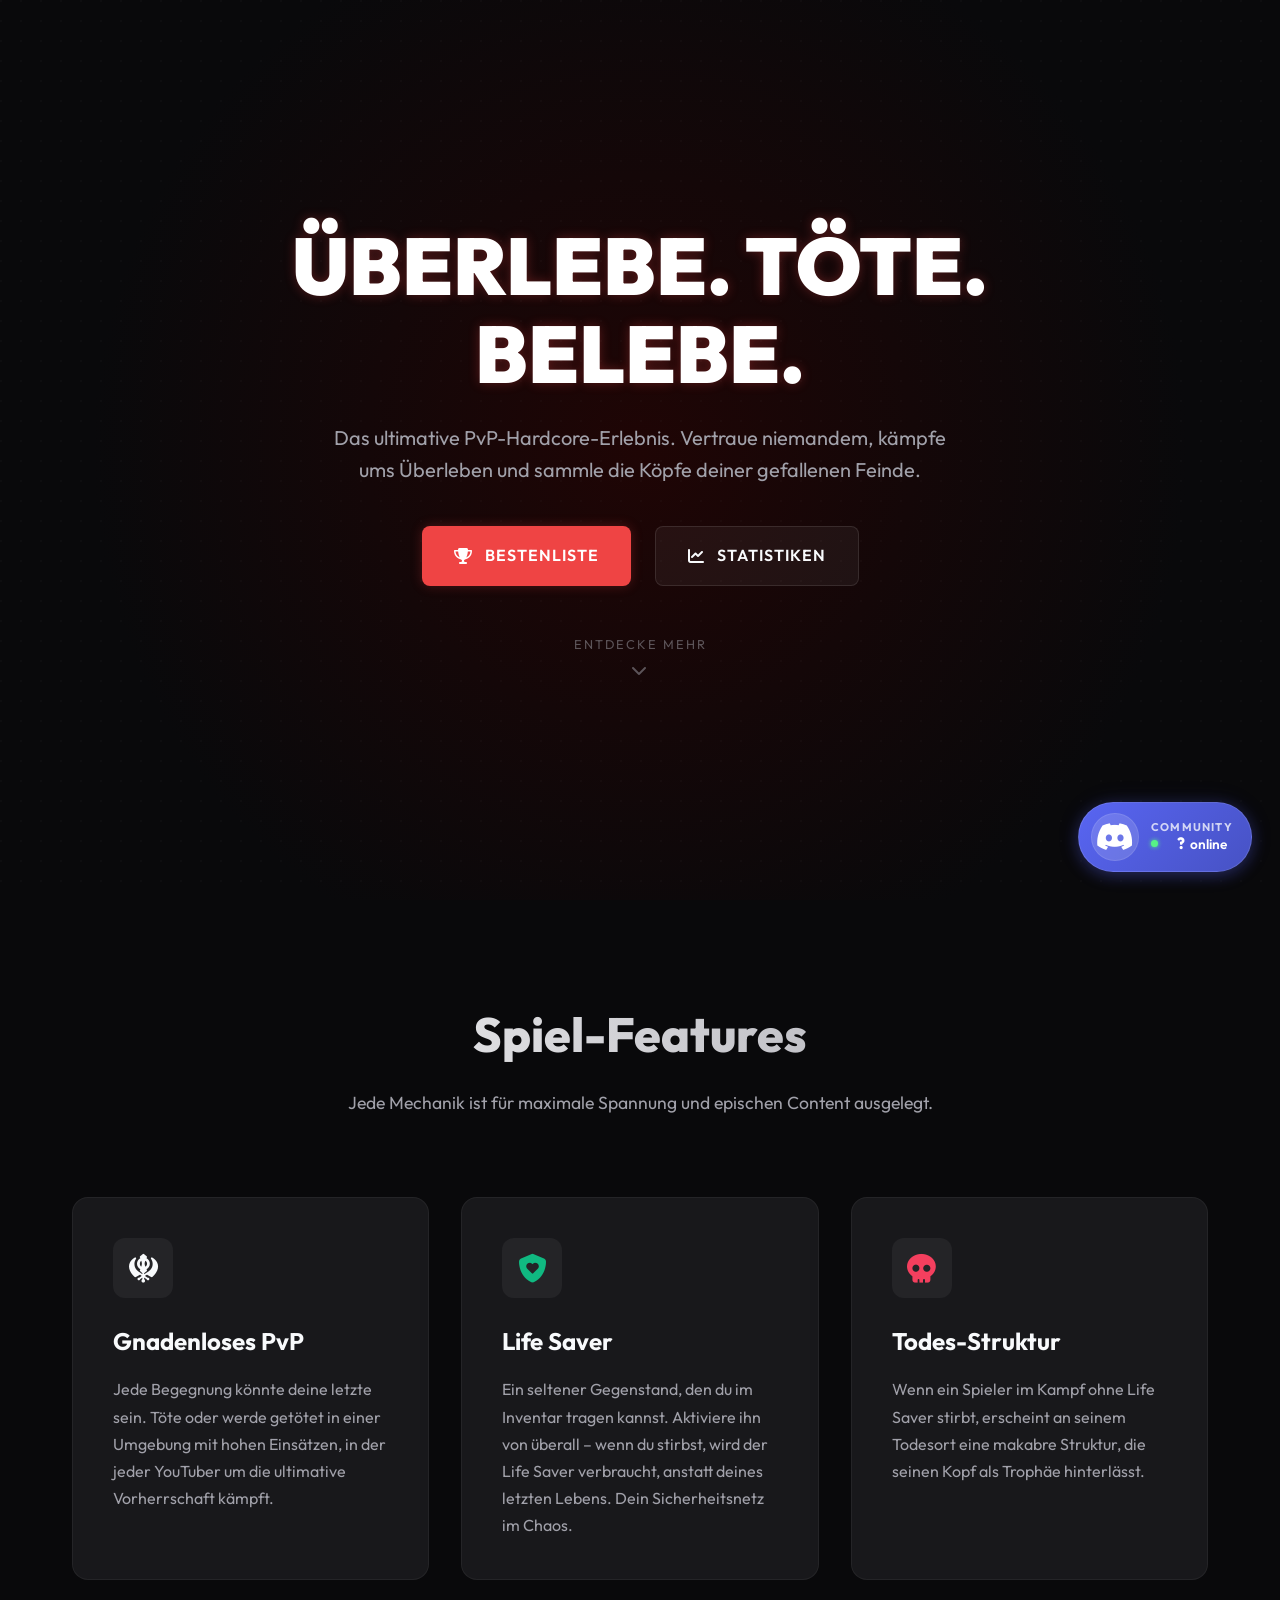
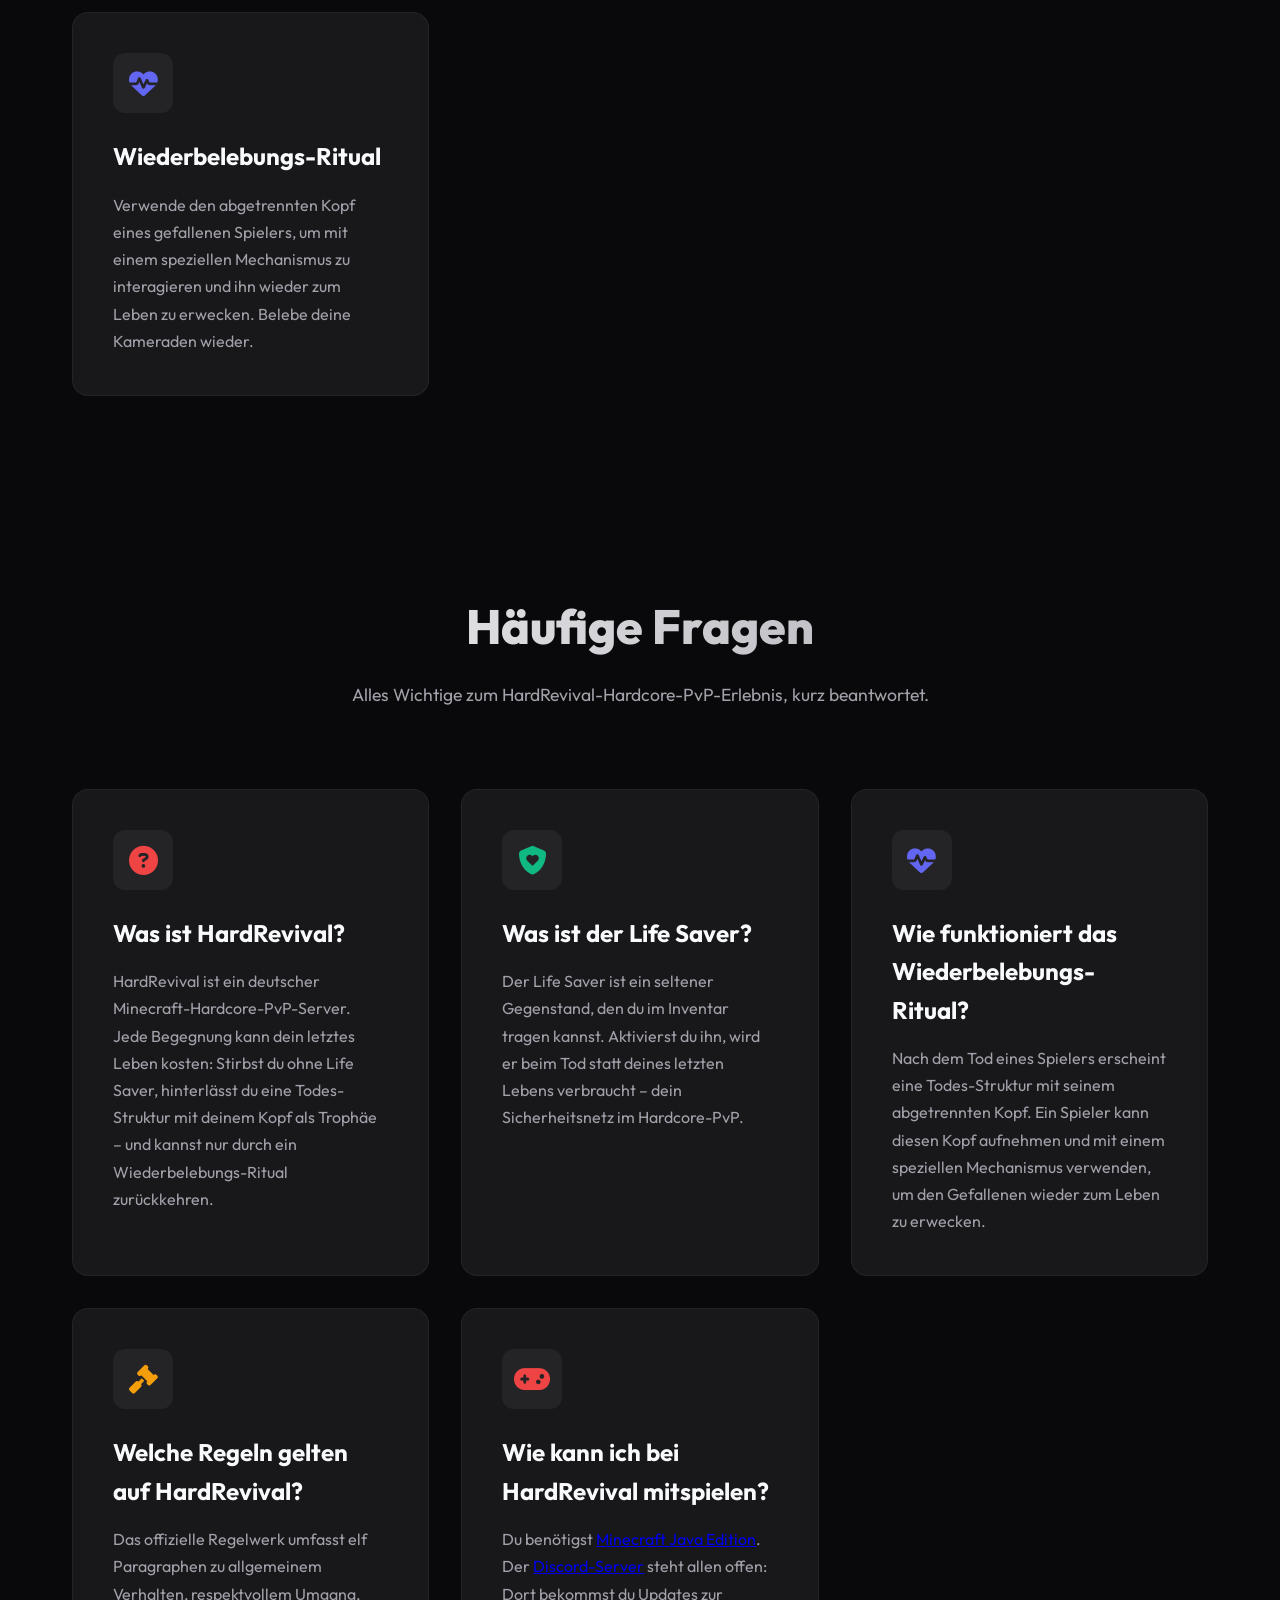
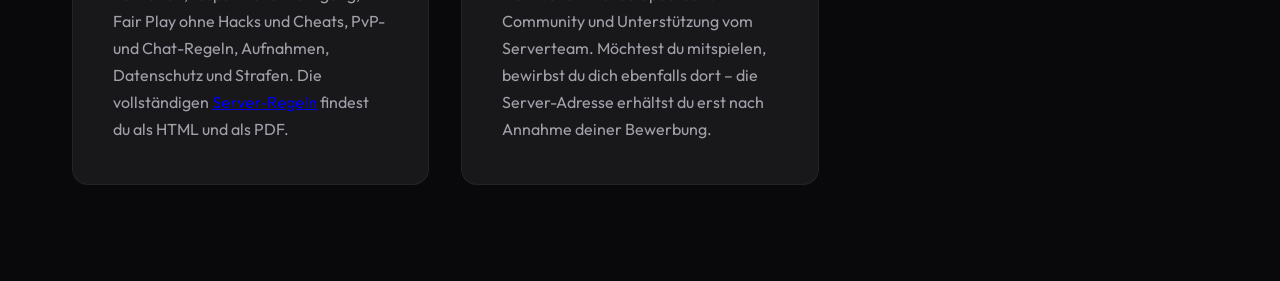
==== commit 076111c7: "feat(license, ai, security, faq, index, leaderboard, llms, footer, menue, statistics): update conten" ====
--- a/web/index.html
+++ b/web/index.html
@@ -27,8 +27,8 @@
     <link rel="stylesheet" href="https://cdnjs.cloudflare.com/ajax/libs/font-awesome/6.4.0/css/all.min.css" integrity="sha512-iecdLmaskl7CVkqkXNQ/ZH/XLlvWZOJyj7Yy7tcenmpD1ypASozpmT/E0iPtmFIB46ZmdtAc9eNBvH0H/ZpiBw==" crossorigin="anonymous" referrerpolicy="no-referrer" />
     <link href="https://fonts.googleapis.com/css2?family=Outfit:wght@300;400;600;800;900&display=swap" rel="stylesheet">
     <link rel="stylesheet" href="index.css">
-    <link rel="stylesheet" href="/src/menue/index.css">
-    <link rel="stylesheet" href="/src/footer/index.css">
+    <link rel="stylesheet" href="/modules/menue/index.css">
+    <link rel="stylesheet" href="/modules/footer/index.css">
     <script type="application/ld+json">
     {
       "@context": "https://schema.org",
@@ -95,7 +95,7 @@
               "name": "Wie kann ich bei HardRevival mitspielen?",
               "acceptedAnswer": {
                 "@type": "Answer",
-                "text": "Du benötigst Minecraft Java Edition (minecraft.net). Über den Discord-Server auf hardrevival.net/discord bekommst du die Server-Adresse, Updates zur Community und Unterstützung vom Serverteam."
+                "text": "Du benötigst Minecraft Java Edition (minecraft.net). Der Discord-Server auf hardrevival.net/discord steht allen offen: Dort bekommst du Updates zur Community und Unterstützung vom Serverteam. Möchtest du mitspielen, bewirbst du dich ebenfalls dort – die Server-Adresse erhältst du erst nach Annahme deiner Bewerbung."
               }
             }
           ]
@@ -194,7 +194,7 @@
             <div class="feature-card">
                 <div class="feature-icon"><i class="fa-solid fa-gamepad" style="color: #ef4444;"></i></div>
                 <h3>Wie kann ich bei HardRevival mitspielen?</h3>
-                <p>Du benötigst <a href="https://www.minecraft.net" target="_blank" rel="noopener">Minecraft Java Edition</a>. Über den <a href="/discord/">Discord-Server</a> bekommst du die Server-Adresse, Updates zur Community und Unterstützung vom Serverteam.</p>
+                <p>Du benötigst <a href="https://www.minecraft.net" target="_blank" rel="noopener">Minecraft Java Edition</a>. Der <a href="/discord/">Discord-Server</a> steht allen offen: Dort bekommst du Updates zur Community und Unterstützung vom Serverteam. Möchtest du mitspielen, bewirbst du dich ebenfalls dort – die Server-Adresse erhältst du erst nach Annahme deiner Bewerbung.</p>
             </div>
         </div>
     </section>
@@ -213,8 +213,8 @@
         </div>
     </a>
 
-    <script src="/src/menue/index.js"></script>
-    <script src="/src/footer/index.js"></script>
+    <script src="/modules/menue/index.js"></script>
+    <script src="/modules/footer/index.js"></script>
     <script src="index.js"></script>
 </body>
 </html>
